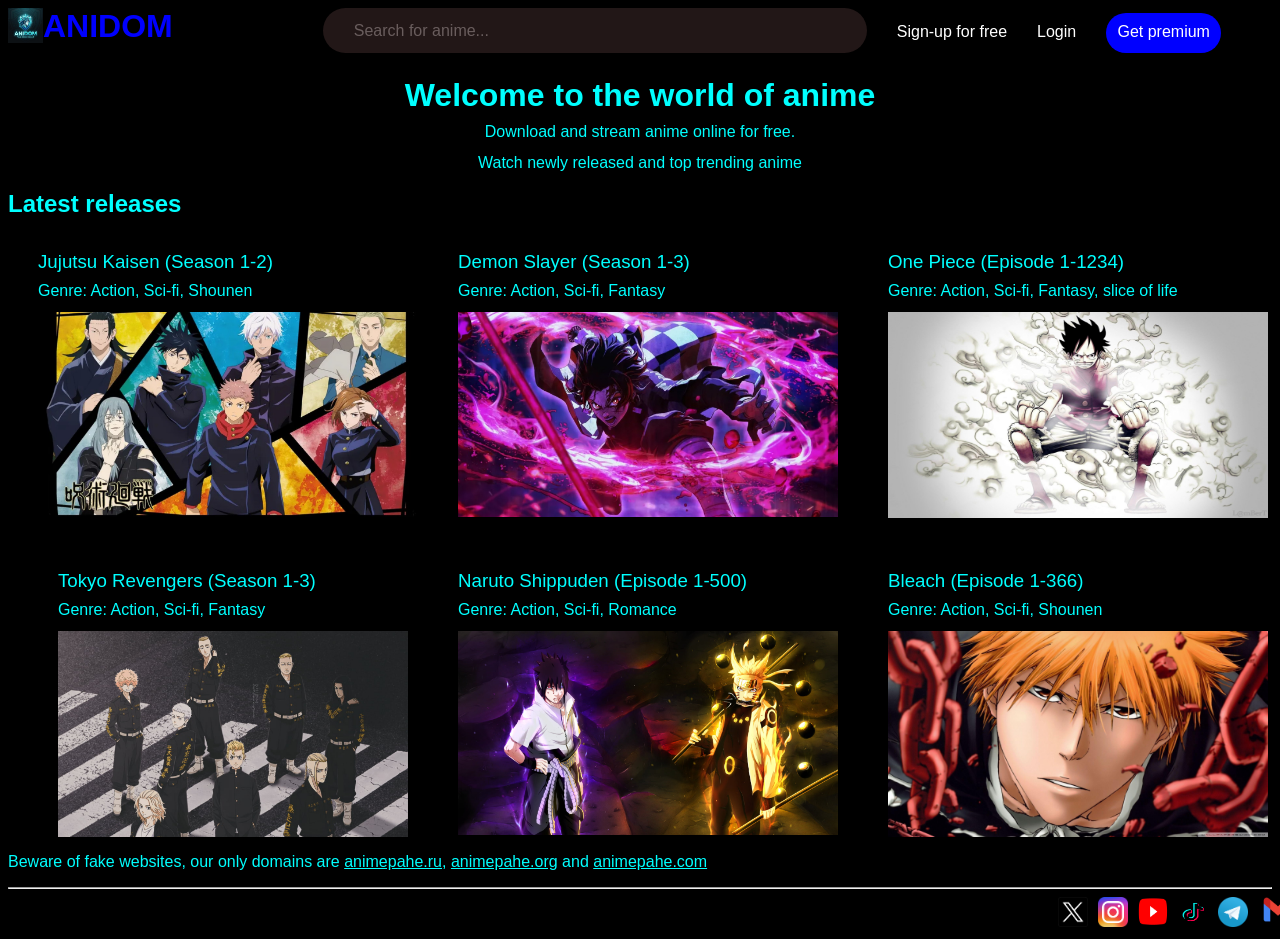
==== index.html @ 8f8bcc24 "arranged files into appropriate folders" ====
<!DOCTYPE html>
<html lang="en">
<head>
    <meta charset="UTF-8">
    <meta name="viewport" content="width=device-width, initial-scale=1.0">
    <title>Document</title>
    <link rel="stylesheet" href="css/prac.css">
    <link rel="stylesheet" href="https://fonts.googleapis.com/css2?family=Material+Symbols+Outlined:opsz,wght,FILL,GRAD@24,400,0,0" />
</head>
<body>
<div class="topnav">
    <img src="images/logo.png" alt="logo" height="35px" width="35px">
    <h1 class="animekisa">ANIDOM</h1>
    <form>
        <div class="search">
            <span class="search-icon material-symbols-outlined"></span>
            <input class="search-input" type="search" placeholder="Search for anime...">
        </div>
    </form>
    <a class="top-link1" href="https://www.animekisa.com/signup" target="_blank">Sign-up for free</a>
    <a class="top-link2" href="https://www.animekisa.com/log-in" target="_blank">Login</a>
    <a class="top-link3" href="https://www.animekisa.com/premium" target="_blank">Get premium</a>
</div>

    <div class="body">
    <h1>Welcome to the world of anime</h1>
    <p>Download and stream anime online for free.</p>
   <p>Watch newly released and top trending anime</p>
</div>
<h2> Latest releases</h2>
<div class="anime">
    <div class="jjk">
        <h3 style="font-weight: 100;">Jujutsu Kaisen (Season 1-2)</h3>
        <p>Genre: Action, Sci-fi, Shounen</p>
        <a href="pages/jjk.html" target="_blank"><img src="images/jujutsu kai.jpg" alt="jujutsu Kaisen" width="380px"></a>
    </div>
    <div class="demon-s">
        <h3 style="font-weight: 100;">Demon Slayer (Season 1-3)</h3>
        <p>Genre: Action, Sci-fi, Fantasy</p>
        <a href="pages/demonslayer.html" target="_blank"><img src="images/demon s.jpg" alt="demon slayer" width="380px"></a>
    </div>
    <div class="one-piece">
        <h3 style="font-weight: 100;"> One Piece (Episode 1-1234)</h3>
        <p>Genre: Action, Sci-fi, Fantasy, slice of life</p>
        <a href="https://www.animekisa.com/one-piece" target="_blank"><img src="images/one piece.jpg" alt="one-piece" width="380px" height="206px"></a>
    </div>
</div>
<div class="anime2">
<div class="tokyo-rev">
    <h3 style="font-weight: 100;">Tokyo Revengers (Season 1-3)</h3>
    <p>Genre: Action, Sci-fi, Fantasy</p>
    <a href="https://www.animekisa.com/tokyo-revengers" target="_blank"><img src="images/tokyo revengers.jpg" alt="tokyo revengers" width="350px" height="206px"></a>
</div>
<div class="naruto">
    <h3 style="font-weight: 100;">Naruto Shippuden (Episode 1-500)</h3>
    <p>Genre: Action, Sci-fi, Romance</p>
    <a href="https://www.animekisa.com/naruto" target="_blank"><img src="images/naruto.jpg" alt="naruto" width="380px"></a>
</div>
<div class="bleach">
    <h3 style="font-weight: 100;">Bleach (Episode 1-366)</h3>
    <p>Genre: Action, Sci-fi, Shounen</p>
    <a href="https://www.animekisa.com/bleach" target="_blank"><img src="images/bleach.jpg" alt="bleach" width="380px" height="206px"></a>
</div>
</div>
<div class="Beware"></div>
<p>Beware of fake websites, our only domains are <a href="https//www.animepahe.ru">animepahe.ru</a>, <a href="https://www.animepahe.org">animepahe.org</a> and <a href="https://www.animepahe.com"> animepahe.com</a></p>
</div>
<hr>
        <div class="footimage">
        <div class="foottwitter">
        <a href="https://www.twitter.com" target="_blank"><img src="images/twitter-x-logo-42554.png" alt="twitter" height="30px" width="30px"></a>
    </div>
    <div class="footinstagram">
        <a href="https://www.instagram.com" target="_blank"><img src="images/logo-ig-png-32464.png" alt="instagram" height="30px" width="30px"></a>
    </div>
    <div class="footyoutube">
        <a href="https://www.youtube.com" target="_blank"><img src="images/youtube-logo-png-2069(1).png" alt="youtube" height="30px" width="30px"></a>
    </div>
        <div class="foottiktok">
        <a href="https://www.tik-tok.com" target="_blank"><img src="images/tik-tok-logo-33095.png" alt="tik-tok" height="30px" width="30px"></a>
    </div>
        <div class="foottelegram">
        <a href="https://www.telegram.com" target="_blank"><img src="images/telegram-png-21803.png" alt="telegram" height="30px" width="30px"></a>
    </div>
        <div class="footgmail">
        <a href="mailto: chiagoziemike14@gmail.com" target="_blank"><img src="images/Gmail-Logo.png" alt="gmail" height="25px" width="40px"></a>
    </div>
    </div>
</body>
</html>
---- css/prac.css ----
*{
    background-color: rgb(0, 0, 0);
    color: aqua;
}
body {
    font-family: Arial, Helvetica, sans-serif;
}
.search{
    width: max-content;
    display: flex;
    align-items: center;
    padding: 15px;
    border-radius: 28px;
    background: #221717;
    transition: box-shadow 0.25s;
    margin-left: 150px;
}
.search:hover{
    box-shadow: 0 0 2px azure;
}

.search:focus-within {
   box-shadow: 0 0 2px  rgba(247, 234, 234, 0.75);
}

.search-input{
    font-size: 16px;
    font-family: 'Lexend' , sans-serif;
    color: #c0b3b3;
    margin-left: 14px;
    outline: none;
    border: none;
    background: transparent;
    width: 500px;
    height: 15px;
}
.search-input::placeholder,
.search-icon{
    color: rgba(192, 179, 179, 0.45);
}
.topnav{
    display: flex;
}
.animekisa{
    margin-top: 0.001px;
    color: blue;
}
.top-link1{
    text-decoration: none;
    margin-left: 30px;
    color: rgb(255, 255, 255);
    padding-top: 15px;    
}
.top-link1:hover{
    color: rgb(156, 154, 150);
}
.top-link2{
    margin-left: 30px;
    text-decoration: none;
    color: rgb(255, 255, 255);
    padding-top: 15px;
}
.top-link2:hover{
    color: rgb(156, 154, 150);
}
.top-link3{
    margin-left: 30px;
    text-decoration: none;
    color: rgb(255, 255, 255);
    padding-top: 15px;
    background-color: blue;
    border-radius: 20px;
    width: 115px;
    height: 30px;
    padding-top: 10px;
    margin-top: 5px;
    text-align: center;
    transition: 0.2s;
}
.top-link3:hover{
    color: rgb(156, 154, 150);
    background-color: rgb(0, 0, 0);
}
.body{
    text-align: center;
    line-height: 15px;
}
.anime{
    display: flex;
}
.anime2{
    display: flex;
}
.jjk{
    margin-left: 30px;
    line-height: 10px;
    border-radius: 10px;
}
.jjk:hover{
    box-shadow: 0 0 20px 10px rgb(42, 43, 53);
    transform: scale(1.05);
    transition: 0.3s;
}
.demon-s{
    margin-left: 40px;
    line-height: 10px;
  border-radius: 10px;
}
.demon-s:hover{
    box-shadow: 0 0 20px 10px rgb(42, 43, 53);
    transform: scale(1.05);
    transition: 0.3s;
}
.one-piece{
    margin-left: 50px;
    line-height: 10px;
    border-radius: 10px;
}
.one-piece:hover{
    box-shadow: 0 0 20px 10px rgb(42, 43, 53);
    transform: scale(1.05);
    transition: 0.3s;
}
.tokyo-rev{
    margin-left: 50px;
    line-height: 10px;
    border-radius: 10px;
    margin-top: 40px;
}

.tokyo-rev:hover{
    box-shadow: 0 0 20px 10px rgb(42, 43, 53);
    transform: scale(1.05);
    transition: 0.3s;
}
.naruto{
    margin-left: 50px;
    line-height: 10px;
    border-radius: 10px;
    margin-top: 40px;
}

.naruto:hover{
    box-shadow: 0 0 20px 10px rgb(42, 43, 53);
    transform: scale(1.05);
    transition: 0.3s;

}
.bleach{
    margin-left: 50px;
    line-height: 10px;
    border-radius: 10px;
    margin-top: 40px;
}
.bleach:hover{
    box-shadow: 0 0 20px 10px rgb(42, 43, 53);
    transform: scale(1.05);
    transition: 0.3s;
}
.footimage{
    display: flex;
}
.foottwitter{
    margin-left: 1050px;
    border-radius: 5px;
}
.foottwitter:hover{
    box-shadow: 0 0 5px 5px rgb(39, 27, 27);
    transition: 0.25s;
}
.footinstagram{
    margin-left: 10px;
}
.footinstagram:hover{
    box-shadow: 0 0 5px 5px rgb(39, 27, 27);
    transition: 0.25s;
}
.footyoutube{
    margin-left: 10px;
}
.footyoutube:hover{
    box-shadow: 0 0 5px 5px rgb(39, 27, 27);
    transition: 0.25s;
}
.foottiktok{
    margin-left: 10px;
}
.foottiktok:hover{
    box-shadow: 0 0 5px 5px rgb(39, 27, 27);
    transition: 0.25s;
}
.foottelegram{
    margin-left: 10px;
}
.foottelegram:hover{
    box-shadow: 0 0 5px 5px rgb(39, 27, 27);
    transition: 0.25s;
}
.footgmail{
    margin-left: 10px;
}
.footgmail:hover{
    box-shadow: 0 0 5px 5px rgb(39, 27, 27);
    transition: 0.25s;
}
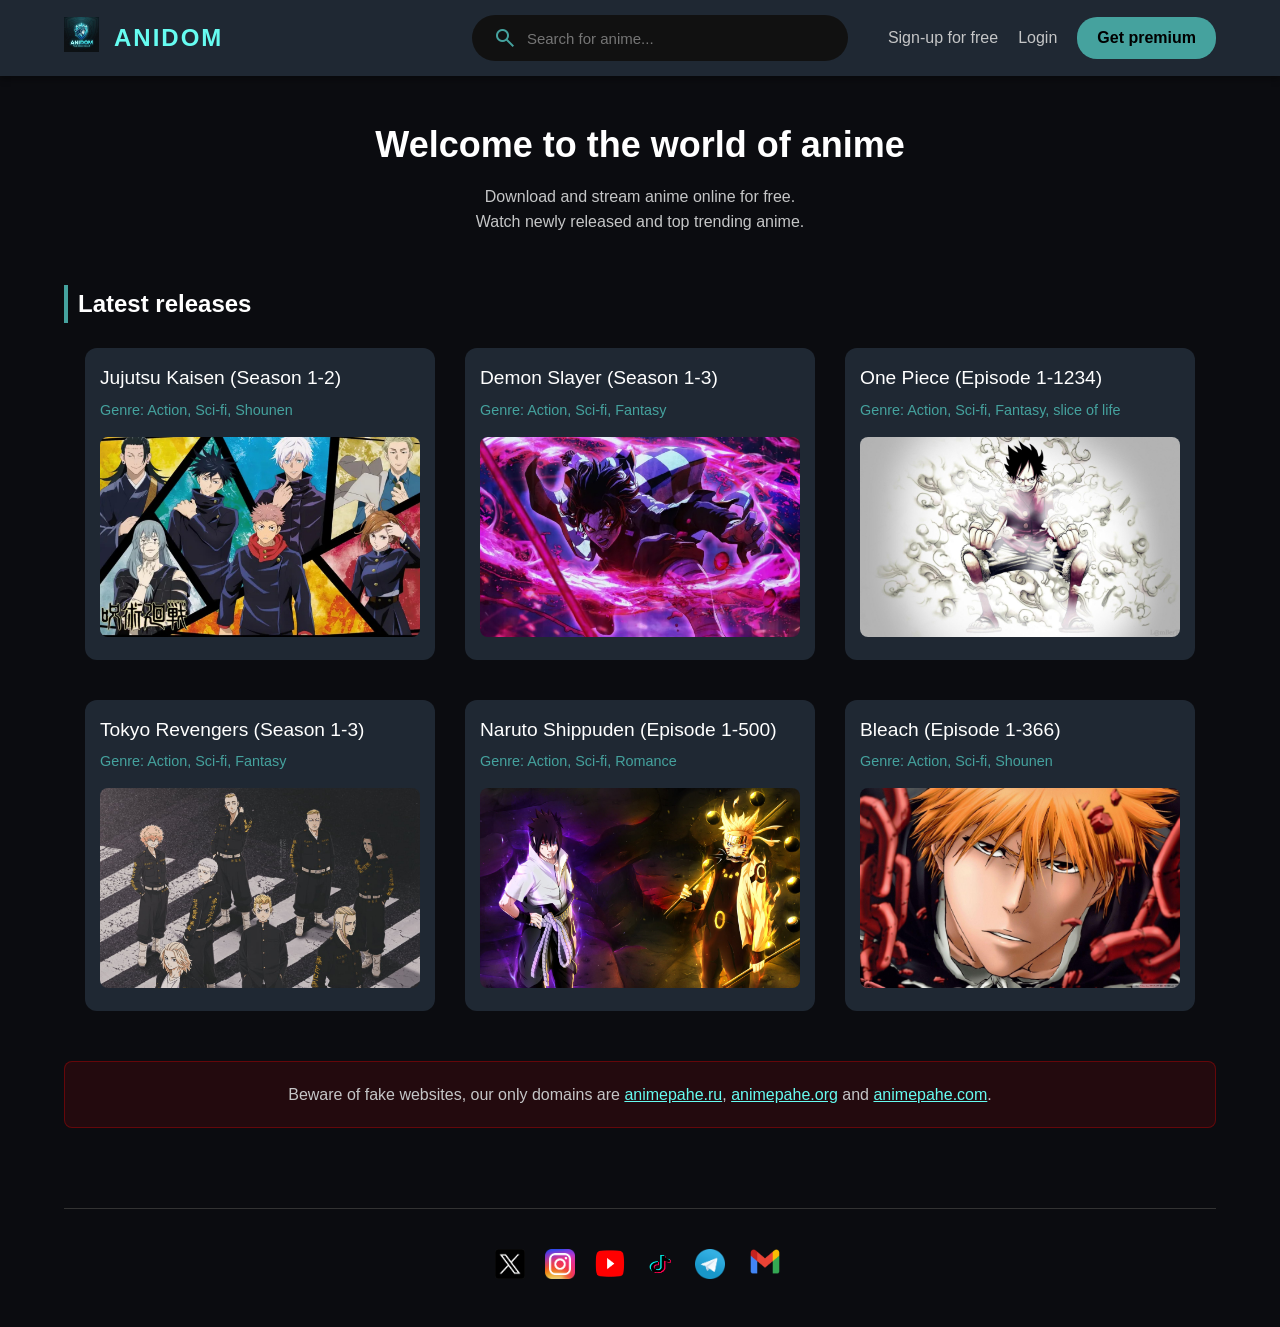
==== commit 353dcc1e: "changed html and css designs" ====
--- a/index.html
+++ b/index.html
@@ -3,88 +3,96 @@
 <head>
     <meta charset="UTF-8">
     <meta name="viewport" content="width=device-width, initial-scale=1.0">
-    <title>Document</title>
+    <title>ANIDOM | Stream & Download Anime</title>
     <link rel="stylesheet" href="css/prac.css">
     <link rel="stylesheet" href="https://fonts.googleapis.com/css2?family=Material+Symbols+Outlined:opsz,wght,FILL,GRAD@24,400,0,0" />
 </head>
 <body>
-<div class="topnav">
-    <img src="images/logo.png" alt="logo" height="35px" width="35px">
-    <h1 class="animekisa">ANIDOM</h1>
-    <form>
-        <div class="search">
-            <span class="search-icon material-symbols-outlined"></span>
-            <input class="search-input" type="search" placeholder="Search for anime...">
+
+    <header class="topnav">
+        <a href="index.html">
+            <img src="images/logo.png" alt="ANIDOM Logo" height="35px" width="35px">
+        </a>
+        <h1 class="animekisa">ANIDOM</h1>
+        
+        <form action="#" method="GET">
+            <div class="search">
+                <span class="search-icon material-symbols-outlined">search</span>
+                <input class="search-input" type="search" placeholder="Search for anime..." aria-label="Search">
+            </div>
+        </form>
+        
+        <nav>
+            <a class="top-link1" href="https://www.animekisa.com/signup" target="_blank">Sign-up for free</a>
+            <a class="top-link2" href="https://www.animekisa.com/log-in" target="_blank">Login</a>
+            <a class="top-link3" href="https://www.animekisa.com/premium" target="_blank">Get premium</a>
+        </nav>
+    </header>
+
+    <main>
+        <section class="hero body">
+            <h2>Welcome to the world of anime</h2>
+            <p>Download and stream anime online for free.</p>
+            <p>Watch newly released and top trending anime.</p>
+        </section>
+
+        <section class="releases">
+            <h2>Latest releases</h2>
+            
+            <div class="anime">
+                <article class="jjk">
+                    <h3 class="anime-title">Jujutsu Kaisen (Season 1-2)</h3>
+                    <p>Genre: Action, Sci-fi, Shounen</p>
+                    <a href="pages/jjk.html" target="_blank"><img src="images/jujutsu kai.jpg" alt="Jujutsu Kaisen cover" width="380px"></a>
+                </article>
+                <article class="demon-s">
+                    <h3 class="anime-title">Demon Slayer (Season 1-3)</h3>
+                    <p>Genre: Action, Sci-fi, Fantasy</p>
+                    <a href="pages/demonslayer.html" target="_blank"><img src="images/demon s.jpg" alt="Demon Slayer cover" width="380px"></a>
+                </article>
+                <article class="one-piece">
+                    <h3 class="anime-title">One Piece (Episode 1-1234)</h3>
+                    <p>Genre: Action, Sci-fi, Fantasy, slice of life</p>
+                    <a href="https://www.animekisa.com/one-piece" target="_blank"><img src="images/one piece.jpg" alt="One Piece cover" width="380px" height="206px"></a>
+                </article>
+            </div>
+            
+            <div class="anime2">
+                <article class="tokyo-rev">
+                    <h3 class="anime-title">Tokyo Revengers (Season 1-3)</h3>
+                    <p>Genre: Action, Sci-fi, Fantasy</p>
+                    <a href="https://www.animekisa.com/tokyo-revengers" target="_blank"><img src="images/tokyo revengers.jpg" alt="Tokyo Revengers cover" width="350px" height="206px"></a>
+                </article>
+                <article class="naruto">
+                    <h3 class="anime-title">Naruto Shippuden (Episode 1-500)</h3>
+                    <p>Genre: Action, Sci-fi, Romance</p>
+                    <a href="https://www.animekisa.com/naruto" target="_blank"><img src="images/naruto.jpg" alt="Naruto Shippuden cover" width="380px"></a>
+                </article>
+                <article class="bleach">
+                    <h3 class="anime-title">Bleach (Episode 1-366)</h3>
+                    <p>Genre: Action, Sci-fi, Shounen</p>
+                    <a href="https://www.animekisa.com/bleach" target="_blank"><img src="images/bleach.jpg" alt="Bleach cover" width="380px" height="206px"></a>
+                </article>
+            </div>
+        </section>
+
+        <section class="warning">
+            <p>Beware of fake websites, our only domains are <a href="https://www.animepahe.ru">animepahe.ru</a>, <a href="https://www.animepahe.org">animepahe.org</a> and <a href="https://www.animepahe.com">animepahe.com</a>.</p>
+        </section>
+    </main>
+
+    <hr>
+
+    <footer class="site-footer">
+        <div class="footimage">
+            <a class="foottwitter" href="https://www.twitter.com" target="_blank"><img src="images/twitter-x-logo-42554.png" alt="Twitter X Logo" height="30px" width="30px"></a>
+            <a class="footinstagram" href="https://www.instagram.com" target="_blank"><img src="images/logo-ig-png-32464.png" alt="Instagram Logo" height="30px" width="30px"></a>
+            <a class="footyoutube" href="https://www.youtube.com" target="_blank"><img src="images/youtube-logo-png-2069(1).png" alt="YouTube Logo" height="30px" width="30px"></a>
+            <a class="foottiktok" href="https://www.tik-tok.com" target="_blank"><img src="images/tik-tok-logo-33095.png" alt="TikTok Logo" height="30px" width="30px"></a>
+            <a class="foottelegram" href="https://www.telegram.com" target="_blank"><img src="images/telegram-png-21803.png" alt="Telegram Logo" height="30px" width="30px"></a>
+            <a class="footgmail" href="mailto:chiagoziemike14@gmail.com" target="_blank"><img src="images/Gmail-Logo.png" alt="Gmail Logo" height="25px" width="40px"></a>
         </div>
-    </form>
-    <a class="top-link1" href="https://www.animekisa.com/signup" target="_blank">Sign-up for free</a>
-    <a class="top-link2" href="https://www.animekisa.com/log-in" target="_blank">Login</a>
-    <a class="top-link3" href="https://www.animekisa.com/premium" target="_blank">Get premium</a>
-</div>
+    </footer>
 
-    <div class="body">
-    <h1>Welcome to the world of anime</h1>
-    <p>Download and stream anime online for free.</p>
-   <p>Watch newly released and top trending anime</p>
-</div>
-<h2> Latest releases</h2>
-<div class="anime">
-    <div class="jjk">
-        <h3 style="font-weight: 100;">Jujutsu Kaisen (Season 1-2)</h3>
-        <p>Genre: Action, Sci-fi, Shounen</p>
-        <a href="pages/jjk.html" target="_blank"><img src="images/jujutsu kai.jpg" alt="jujutsu Kaisen" width="380px"></a>
-    </div>
-    <div class="demon-s">
-        <h3 style="font-weight: 100;">Demon Slayer (Season 1-3)</h3>
-        <p>Genre: Action, Sci-fi, Fantasy</p>
-        <a href="pages/demonslayer.html" target="_blank"><img src="images/demon s.jpg" alt="demon slayer" width="380px"></a>
-    </div>
-    <div class="one-piece">
-        <h3 style="font-weight: 100;"> One Piece (Episode 1-1234)</h3>
-        <p>Genre: Action, Sci-fi, Fantasy, slice of life</p>
-        <a href="https://www.animekisa.com/one-piece" target="_blank"><img src="images/one piece.jpg" alt="one-piece" width="380px" height="206px"></a>
-    </div>
-</div>
-<div class="anime2">
-<div class="tokyo-rev">
-    <h3 style="font-weight: 100;">Tokyo Revengers (Season 1-3)</h3>
-    <p>Genre: Action, Sci-fi, Fantasy</p>
-    <a href="https://www.animekisa.com/tokyo-revengers" target="_blank"><img src="images/tokyo revengers.jpg" alt="tokyo revengers" width="350px" height="206px"></a>
-</div>
-<div class="naruto">
-    <h3 style="font-weight: 100;">Naruto Shippuden (Episode 1-500)</h3>
-    <p>Genre: Action, Sci-fi, Romance</p>
-    <a href="https://www.animekisa.com/naruto" target="_blank"><img src="images/naruto.jpg" alt="naruto" width="380px"></a>
-</div>
-<div class="bleach">
-    <h3 style="font-weight: 100;">Bleach (Episode 1-366)</h3>
-    <p>Genre: Action, Sci-fi, Shounen</p>
-    <a href="https://www.animekisa.com/bleach" target="_blank"><img src="images/bleach.jpg" alt="bleach" width="380px" height="206px"></a>
-</div>
-</div>
-<div class="Beware"></div>
-<p>Beware of fake websites, our only domains are <a href="https//www.animepahe.ru">animepahe.ru</a>, <a href="https://www.animepahe.org">animepahe.org</a> and <a href="https://www.animepahe.com"> animepahe.com</a></p>
-</div>
-<hr>
-        <div class="footimage">
-        <div class="foottwitter">
-        <a href="https://www.twitter.com" target="_blank"><img src="images/twitter-x-logo-42554.png" alt="twitter" height="30px" width="30px"></a>
-    </div>
-    <div class="footinstagram">
-        <a href="https://www.instagram.com" target="_blank"><img src="images/logo-ig-png-32464.png" alt="instagram" height="30px" width="30px"></a>
-    </div>
-    <div class="footyoutube">
-        <a href="https://www.youtube.com" target="_blank"><img src="images/youtube-logo-png-2069(1).png" alt="youtube" height="30px" width="30px"></a>
-    </div>
-        <div class="foottiktok">
-        <a href="https://www.tik-tok.com" target="_blank"><img src="images/tik-tok-logo-33095.png" alt="tik-tok" height="30px" width="30px"></a>
-    </div>
-        <div class="foottelegram">
-        <a href="https://www.telegram.com" target="_blank"><img src="images/telegram-png-21803.png" alt="telegram" height="30px" width="30px"></a>
-    </div>
-        <div class="footgmail">
-        <a href="mailto: chiagoziemike14@gmail.com" target="_blank"><img src="images/Gmail-Logo.png" alt="gmail" height="25px" width="40px"></a>
-    </div>
-    </div>
 </body>
 </html>
--- a/css/prac.css
+++ b/css/prac.css
@@ -1,206 +1,225 @@
-*{
-    background-color: rgb(0, 0, 0);
-    color: aqua;
-}
+/* =========================================
+   VARIABLES & BASE SETUP
+   ========================================= */
+:root {
+    --bg-color: #0b0c10;       /* Deep dark background */
+    --surface-color: #1f2833;  /* Slightly lighter for cards/bars */
+    --accent-color: #45a29e;   /* Modern cyan/teal accent */
+    --accent-hover: #66fcf1;   /* Bright cyan for hovers */
+    --text-main: #c5c6c7;      /* Soft white/gray for readability */
+    --text-light: #ffffff;     /* Pure white for headings */
+}
+
+* {
+    margin: 0;
+    padding: 0;
+    box-sizing: border-box;
+}
+
 body {
-    font-family: Arial, Helvetica, sans-serif;
-}
-.search{
-    width: max-content;
+    background-color: var(--bg-color);
+    color: var(--text-main);
+    font-family: 'Segoe UI', Roboto, Helvetica, Arial, sans-serif;
+    line-height: 1.6;
+}
+
+/* =========================================
+   HEADER & NAVIGATION
+   ========================================= */
+.topnav {
     display: flex;
     align-items: center;
-    padding: 15px;
-    border-radius: 28px;
-    background: #221717;
-    transition: box-shadow 0.25s;
-    margin-left: 150px;
-}
-.search:hover{
-    box-shadow: 0 0 2px azure;
+    justify-content: space-between;
+    background-color: var(--surface-color);
+    padding: 15px 5%;
+    box-shadow: 0 4px 6px rgba(0, 0, 0, 0.3);
+}
+
+.animekisa {
+    color: var(--accent-hover);
+    font-size: 24px;
+    letter-spacing: 2px;
+    margin-right: auto; /* Pushes the search bar to the right */
+    margin-left: 15px;
+}
+
+/* Search Bar */
+.search {
+    display: flex;
+    align-items: center;
+    background: #111;
+    padding: 10px 20px;
+    border-radius: 30px;
+    border: 1px solid transparent;
+    transition: 0.3s;
 }
 
 .search:focus-within {
-   box-shadow: 0 0 2px  rgba(247, 234, 234, 0.75);
-}
-
-.search-input{
-    font-size: 16px;
-    font-family: 'Lexend' , sans-serif;
-    color: #c0b3b3;
-    margin-left: 14px;
+    border-color: var(--accent-hover);
+    box-shadow: 0 0 10px rgba(102, 252, 241, 0.2);
+}
+
+.search-input {
+    font-size: 15px;
+    color: var(--text-light);
+    margin-left: 10px;
     outline: none;
     border: none;
     background: transparent;
-    width: 500px;
-    height: 15px;
-}
-.search-input::placeholder,
-.search-icon{
-    color: rgba(192, 179, 179, 0.45);
-}
-.topnav{
-    display: flex;
-}
-.animekisa{
-    margin-top: 0.001px;
-    color: blue;
-}
-.top-link1{
+    width: 300px;
+}
+
+.search-icon {
+    color: var(--accent-color);
+}
+
+/* Nav Links */
+nav {
+    display: flex;
+    align-items: center;
+    gap: 20px;
+    margin-left: 40px;
+}
+
+nav a {
     text-decoration: none;
-    margin-left: 30px;
-    color: rgb(255, 255, 255);
-    padding-top: 15px;    
-}
-.top-link1:hover{
-    color: rgb(156, 154, 150);
-}
-.top-link2{
-    margin-left: 30px;
-    text-decoration: none;
-    color: rgb(255, 255, 255);
-    padding-top: 15px;
-}
-.top-link2:hover{
-    color: rgb(156, 154, 150);
-}
-.top-link3{
-    margin-left: 30px;
-    text-decoration: none;
-    color: rgb(255, 255, 255);
-    padding-top: 15px;
-    background-color: blue;
+    color: var(--text-main);
+    font-weight: 500;
+    transition: color 0.3s;
+}
+
+nav a:hover {
+    color: var(--accent-hover);
+}
+
+.top-link3 {
+    background-color: var(--accent-color);
+    color: #000;
+    padding: 8px 20px;
     border-radius: 20px;
-    width: 115px;
-    height: 30px;
-    padding-top: 10px;
-    margin-top: 5px;
+    font-weight: bold;
+    transition: 0.3s;
+}
+
+.top-link3:hover {
+    background-color: var(--accent-hover);
+    color: #000;
+    box-shadow: 0 0 15px var(--accent-hover);
+}
+
+/* =========================================
+   MAIN CONTENT & HERO SECTION
+   ========================================= */
+main {
+    padding: 40px 5%;
+}
+
+.hero {
     text-align: center;
-    transition: 0.2s;
-}
-.top-link3:hover{
-    color: rgb(156, 154, 150);
-    background-color: rgb(0, 0, 0);
-}
-.body{
+    margin-bottom: 50px;
+}
+
+.hero h2 {
+    color: var(--text-light);
+    font-size: 36px;
+    margin-bottom: 10px;
+}
+
+.releases h2 {
+    color: var(--text-light);
+    border-left: 4px solid var(--accent-color);
+    padding-left: 10px;
+    margin-bottom: 25px;
+}
+
+/* =========================================
+   ANIME CARDS (USING FLEXBOX)
+   ========================================= */
+.anime, .anime2 {
+    display: flex;
+    flex-wrap: wrap;
+    gap: 30px; /* Replaces all those hardcoded margin-lefts! */
+    margin-bottom: 40px;
+    justify-content: center; /* Centers the grid */
+}
+
+/* Targets all the individual anime containers like .jjk, .demon-s */
+.anime article, .anime2 article {
+    background-color: var(--surface-color);
+    padding: 15px;
+    border-radius: 12px;
+    width: 350px; /* Standardized card width */
+    transition: transform 0.3s, box-shadow 0.3s;
+}
+
+.anime article:hover, .anime2 article:hover {
+    transform: translateY(-8px); /* Lifts the card up smoothly */
+    box-shadow: 0 10px 20px rgba(0, 0, 0, 0.5);
+    border-bottom: 3px solid var(--accent-hover);
+}
+
+.anime-title {
+    font-weight: 400;
+    color: var(--text-light);
+    margin-bottom: 5px;
+    font-size: 1.2rem;
+}
+
+.anime article p, .anime2 article p {
+    font-size: 0.9rem;
+    color: var(--accent-color);
+    margin-bottom: 15px;
+}
+
+/* Make images responsive inside the cards */
+.anime article img, .anime2 article img {
+    width: 100%;
+    height: 200px;
+    object-fit: cover; /* Prevents images from stretching weirdly */
+    border-radius: 8px;
+}
+
+/* =========================================
+   FOOTER & WARNING
+   ========================================= */
+.warning {
     text-align: center;
-    line-height: 15px;
-}
-.anime{
-    display: flex;
-}
-.anime2{
-    display: flex;
-}
-.jjk{
-    margin-left: 30px;
-    line-height: 10px;
-    border-radius: 10px;
-}
-.jjk:hover{
-    box-shadow: 0 0 20px 10px rgb(42, 43, 53);
-    transform: scale(1.05);
-    transition: 0.3s;
-}
-.demon-s{
-    margin-left: 40px;
-    line-height: 10px;
-  border-radius: 10px;
-}
-.demon-s:hover{
-    box-shadow: 0 0 20px 10px rgb(42, 43, 53);
-    transform: scale(1.05);
-    transition: 0.3s;
-}
-.one-piece{
-    margin-left: 50px;
-    line-height: 10px;
-    border-radius: 10px;
-}
-.one-piece:hover{
-    box-shadow: 0 0 20px 10px rgb(42, 43, 53);
-    transform: scale(1.05);
-    transition: 0.3s;
-}
-.tokyo-rev{
-    margin-left: 50px;
-    line-height: 10px;
-    border-radius: 10px;
-    margin-top: 40px;
-}
-
-.tokyo-rev:hover{
-    box-shadow: 0 0 20px 10px rgb(42, 43, 53);
-    transform: scale(1.05);
-    transition: 0.3s;
-}
-.naruto{
-    margin-left: 50px;
-    line-height: 10px;
-    border-radius: 10px;
-    margin-top: 40px;
-}
-
-.naruto:hover{
-    box-shadow: 0 0 20px 10px rgb(42, 43, 53);
-    transform: scale(1.05);
-    transition: 0.3s;
-
-}
-.bleach{
-    margin-left: 50px;
-    line-height: 10px;
-    border-radius: 10px;
-    margin-top: 40px;
-}
-.bleach:hover{
-    box-shadow: 0 0 20px 10px rgb(42, 43, 53);
-    transform: scale(1.05);
-    transition: 0.3s;
-}
-.footimage{
-    display: flex;
-}
-.foottwitter{
-    margin-left: 1050px;
-    border-radius: 5px;
-}
-.foottwitter:hover{
-    box-shadow: 0 0 5px 5px rgb(39, 27, 27);
-    transition: 0.25s;
-}
-.footinstagram{
-    margin-left: 10px;
-}
-.footinstagram:hover{
-    box-shadow: 0 0 5px 5px rgb(39, 27, 27);
-    transition: 0.25s;
-}
-.footyoutube{
-    margin-left: 10px;
-}
-.footyoutube:hover{
-    box-shadow: 0 0 5px 5px rgb(39, 27, 27);
-    transition: 0.25s;
-}
-.foottiktok{
-    margin-left: 10px;
-}
-.foottiktok:hover{
-    box-shadow: 0 0 5px 5px rgb(39, 27, 27);
-    transition: 0.25s;
-}
-.foottelegram{
-    margin-left: 10px;
-}
-.foottelegram:hover{
-    box-shadow: 0 0 5px 5px rgb(39, 27, 27);
-    transition: 0.25s;
-}
-.footgmail{
-    margin-left: 10px;
-}
-.footgmail:hover{
-    box-shadow: 0 0 5px 5px rgb(39, 27, 27);
-    transition: 0.25s;
-}
-
+    margin-top: 50px;
+    padding: 20px;
+    background-color: rgba(255, 0, 0, 0.1);
+    border: 1px solid rgba(255, 0, 0, 0.3);
+    border-radius: 8px;
+}
+
+.warning a {
+    color: var(--accent-hover);
+}
+
+hr {
+    border: none;
+    height: 1px;
+    background-color: #333;
+    margin: 40px 5%;
+}
+
+.site-footer {
+    padding: 0 5% 40px;
+}
+
+.footimage {
+    display: flex;
+    justify-content: center; /* Centers the icons automatically */
+    gap: 20px; /* Spaces them out perfectly */
+}
+
+/* Targets all footer links */
+.footimage a {
+    display: inline-block;
+    border-radius: 50%;
+    transition: transform 0.3s, filter 0.3s;
+}
+
+.footimage a:hover {
+    transform: scale(1.2); /* Zooms in slightly on hover */
+    filter: drop-shadow(0 0 8px var(--accent-hover)); /* Gives a glowing effect */
+}
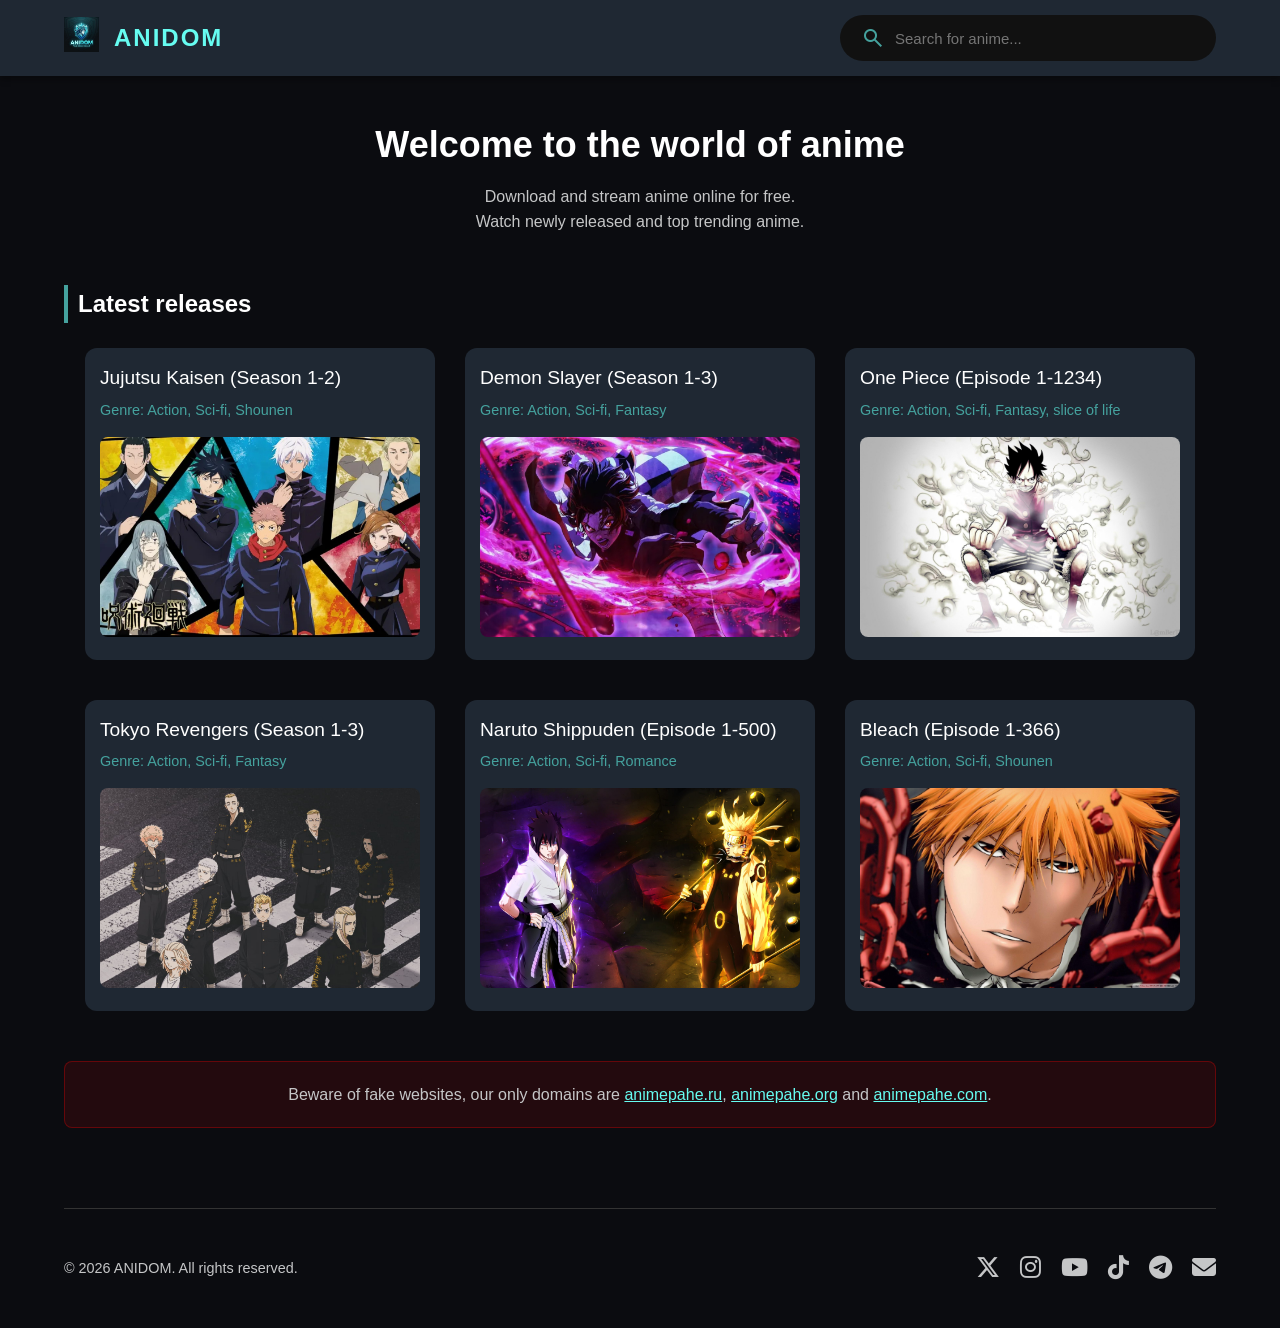
==== commit 204b2d95: "updated demonslayer design" ====
--- a/index.html
+++ b/index.html
@@ -6,6 +6,7 @@
     <title>ANIDOM | Stream & Download Anime</title>
     <link rel="stylesheet" href="css/prac.css">
     <link rel="stylesheet" href="https://fonts.googleapis.com/css2?family=Material+Symbols+Outlined:opsz,wght,FILL,GRAD@24,400,0,0" />
+    <link rel="stylesheet" href="https://cdnjs.cloudflare.com/ajax/libs/font-awesome/6.5.1/css/all.min.css">
 </head>
 <body>
 
@@ -22,11 +23,6 @@
             </div>
         </form>
         
-        <nav>
-            <a class="top-link1" href="https://www.animekisa.com/signup" target="_blank">Sign-up for free</a>
-            <a class="top-link2" href="https://www.animekisa.com/log-in" target="_blank">Login</a>
-            <a class="top-link3" href="https://www.animekisa.com/premium" target="_blank">Get premium</a>
-        </nav>
     </header>
 
     <main>
@@ -48,7 +44,7 @@
                 <article class="demon-s">
                     <h3 class="anime-title">Demon Slayer (Season 1-3)</h3>
                     <p>Genre: Action, Sci-fi, Fantasy</p>
-                    <a href="pages/demonslayer.html" target="_blank"><img src="images/demon s.jpg" alt="Demon Slayer cover" width="380px"></a>
+                    <a href="pages/demonslayer.html?id=demon-slayer-kimetsu-no-yaiba"><img src="images/demon s.jpg" ...></a>
                 </article>
                 <article class="one-piece">
                     <h3 class="anime-title">One Piece (Episode 1-1234)</h3>
@@ -84,13 +80,17 @@
     <hr>
 
     <footer class="site-footer">
-        <div class="footimage">
-            <a class="foottwitter" href="https://www.twitter.com" target="_blank"><img src="images/twitter-x-logo-42554.png" alt="Twitter X Logo" height="30px" width="30px"></a>
-            <a class="footinstagram" href="https://www.instagram.com" target="_blank"><img src="images/logo-ig-png-32464.png" alt="Instagram Logo" height="30px" width="30px"></a>
-            <a class="footyoutube" href="https://www.youtube.com" target="_blank"><img src="images/youtube-logo-png-2069(1).png" alt="YouTube Logo" height="30px" width="30px"></a>
-            <a class="foottiktok" href="https://www.tik-tok.com" target="_blank"><img src="images/tik-tok-logo-33095.png" alt="TikTok Logo" height="30px" width="30px"></a>
-            <a class="foottelegram" href="https://www.telegram.com" target="_blank"><img src="images/telegram-png-21803.png" alt="Telegram Logo" height="30px" width="30px"></a>
-            <a class="footgmail" href="mailto:chiagoziemike14@gmail.com" target="_blank"><img src="images/Gmail-Logo.png" alt="Gmail Logo" height="25px" width="40px"></a>
+        <div class="copyright">
+            <p>&copy; 2026 ANIDOM. All rights reserved.</p>
+        </div>
+        
+        <div class="social-links">
+            <a href="https://www.twitter.com" target="_blank" aria-label="Twitter"><i class="fa-brands fa-x-twitter"></i></a>
+            <a href="https://www.instagram.com" target="_blank" aria-label="Instagram"><i class="fa-brands fa-instagram"></i></a>
+            <a href="https://www.youtube.com" target="_blank" aria-label="YouTube"><i class="fa-brands fa-youtube"></i></a>
+            <a href="https://www.tiktok.com" target="_blank" aria-label="TikTok"><i class="fa-brands fa-tiktok"></i></a>
+            <a href="https://www.telegram.org" target="_blank" aria-label="Telegram"><i class="fa-brands fa-telegram"></i></a>
+            <a href="mailto:chiagoziemike14@gmail.com" target="_blank" aria-label="Email"><i class="fa-solid fa-envelope"></i></a>
         </div>
     </footer>
 
--- a/css/prac.css
+++ b/css/prac.css
@@ -203,23 +203,31 @@
 }
 
 .site-footer {
+    display: flex;
+    justify-content: space-between; /* Pushes copyright to left, icons to right */
+    align-items: center; /* Centers them vertically */
     padding: 0 5% 40px;
 }
 
-.footimage {
-    display: flex;
-    justify-content: center; /* Centers the icons automatically */
-    gap: 20px; /* Spaces them out perfectly */
-}
-
-/* Targets all footer links */
-.footimage a {
-    display: inline-block;
-    border-radius: 50%;
-    transition: transform 0.3s, filter 0.3s;
-}
-
-.footimage a:hover {
-    transform: scale(1.2); /* Zooms in slightly on hover */
-    filter: drop-shadow(0 0 8px var(--accent-hover)); /* Gives a glowing effect */
+.copyright p {
+    color: var(--text-main);
+    font-size: 0.9rem;
+}
+
+.social-links {
+    display: flex;
+    gap: 20px; /* Spaces the icons apart */
+}
+
+/* Styling the Font Awesome icons */
+.social-links a {
+    color: var(--text-main);
+    font-size: 1.5rem; /* Acts just like font-size for text! */
+    transition: color 0.3s, transform 0.3s;
+    text-decoration: none;
+}
+
+.social-links a:hover {
+    color: var(--accent-hover); /* Changes color to cyan on hover */
+    transform: translateY(-4px); /* Makes the icon "jump" up slightly */
 }
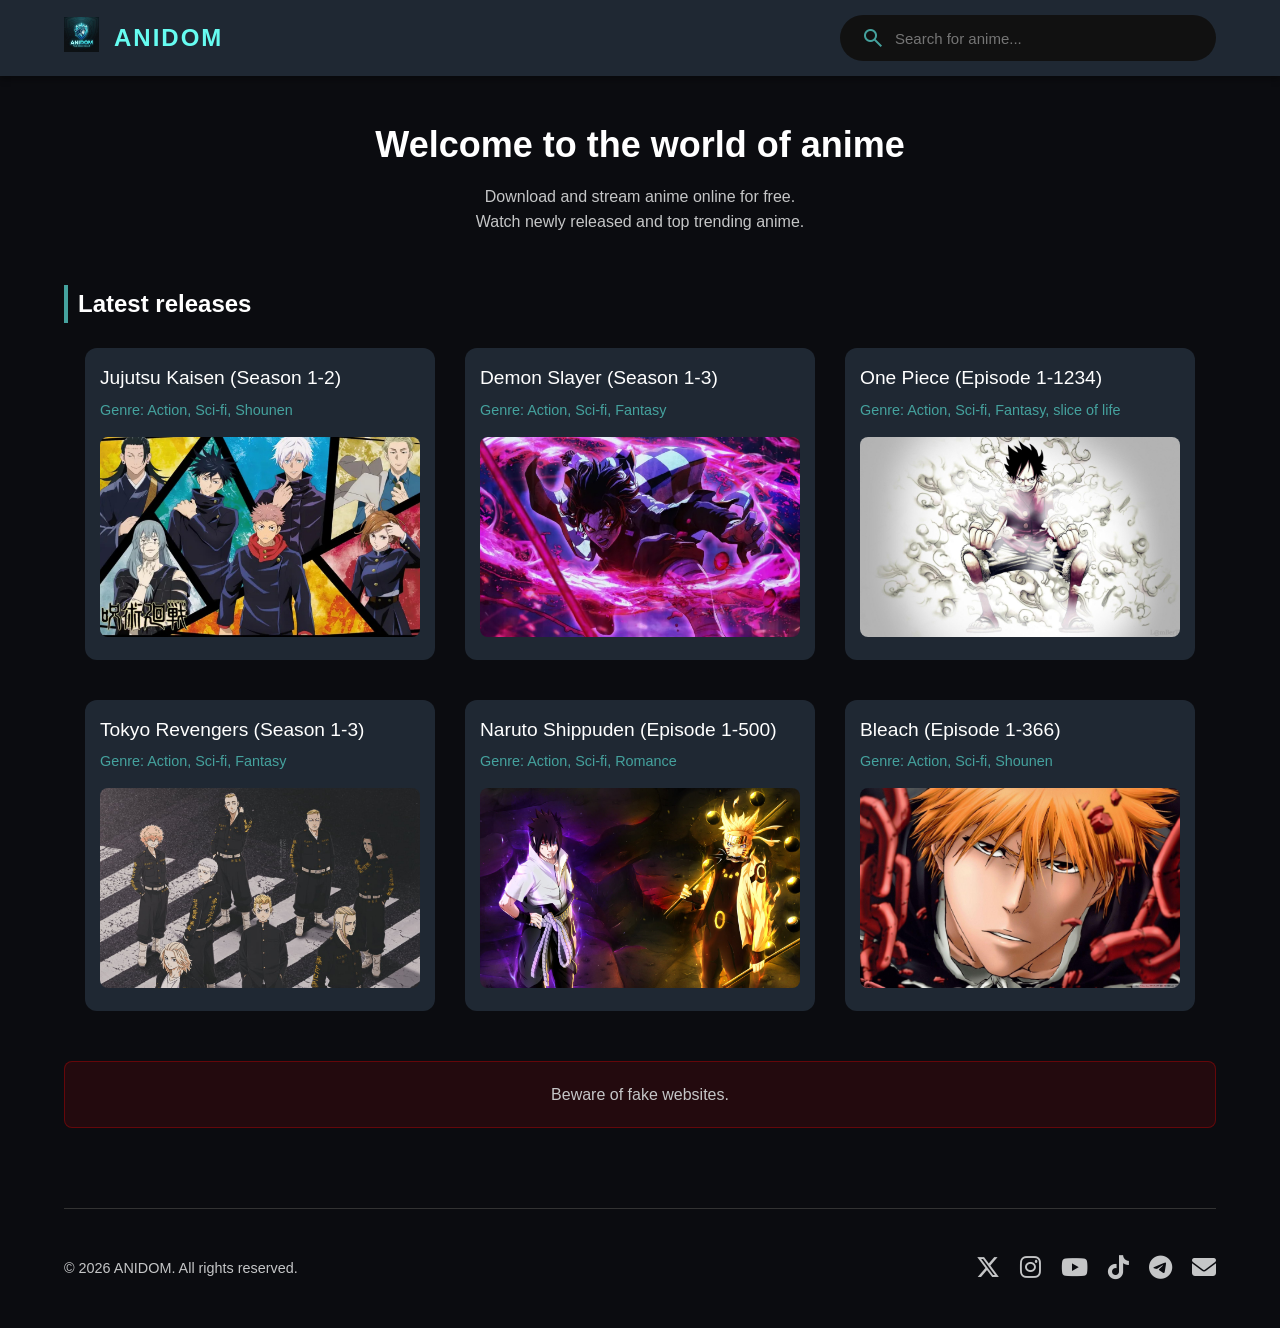
==== commit c07b79dc: "last commit...i guess. Added functionality to other anime buttons" ====
--- a/index.html
+++ b/index.html
@@ -39,7 +39,7 @@
                 <article class="jjk">
                     <h3 class="anime-title">Jujutsu Kaisen (Season 1-2)</h3>
                     <p>Genre: Action, Sci-fi, Shounen</p>
-                    <a href="pages/jjk.html" target="_blank"><img src="images/jujutsu kai.jpg" alt="Jujutsu Kaisen cover" width="380px"></a>
+                    <a href="pages/jjk.html"><img src="images/jujutsu kai.jpg" alt="Jujutsu Kaisen cover" width="380px"></a>
                 </article>
                 <article class="demon-s">
                     <h3 class="anime-title">Demon Slayer (Season 1-3)</h3>
@@ -49,7 +49,7 @@
                 <article class="one-piece">
                     <h3 class="anime-title">One Piece (Episode 1-1234)</h3>
                     <p>Genre: Action, Sci-fi, Fantasy, slice of life</p>
-                    <a href="https://www.animekisa.com/one-piece" target="_blank"><img src="images/one piece.jpg" alt="One Piece cover" width="380px" height="206px"></a>
+                    <a href="pages/onepiece.html"><img src="images/one piece.jpg" alt="One Piece cover" width="380px" height="206px"></a>
                 </article>
             </div>
             
@@ -57,23 +57,23 @@
                 <article class="tokyo-rev">
                     <h3 class="anime-title">Tokyo Revengers (Season 1-3)</h3>
                     <p>Genre: Action, Sci-fi, Fantasy</p>
-                    <a href="https://www.animekisa.com/tokyo-revengers" target="_blank"><img src="images/tokyo revengers.jpg" alt="Tokyo Revengers cover" width="350px" height="206px"></a>
+                    <a href="pages/tokyo-revengers.html"><img src="images/tokyo revengers.jpg" alt="Tokyo Revengers cover" width="350px" height="206px"></a>
                 </article>
                 <article class="naruto">
                     <h3 class="anime-title">Naruto Shippuden (Episode 1-500)</h3>
                     <p>Genre: Action, Sci-fi, Romance</p>
-                    <a href="https://www.animekisa.com/naruto" target="_blank"><img src="images/naruto.jpg" alt="Naruto Shippuden cover" width="380px"></a>
+                    <a href="pages/naruto.html"><img src="images/naruto.jpg" alt="Naruto Shippuden cover" width="380px"></a>
                 </article>
                 <article class="bleach">
                     <h3 class="anime-title">Bleach (Episode 1-366)</h3>
                     <p>Genre: Action, Sci-fi, Shounen</p>
-                    <a href="https://www.animekisa.com/bleach" target="_blank"><img src="images/bleach.jpg" alt="Bleach cover" width="380px" height="206px"></a>
+                    <a href="pages/bleach.html"><img src="images/bleach.jpg" alt="Bleach cover" width="380px" height="206px"></a>
                 </article>
             </div>
         </section>
 
         <section class="warning">
-            <p>Beware of fake websites, our only domains are <a href="https://www.animepahe.ru">animepahe.ru</a>, <a href="https://www.animepahe.org">animepahe.org</a> and <a href="https://www.animepahe.com">animepahe.com</a>.</p>
+            <p>Beware of fake websites.</p>
         </section>
     </main>
 
